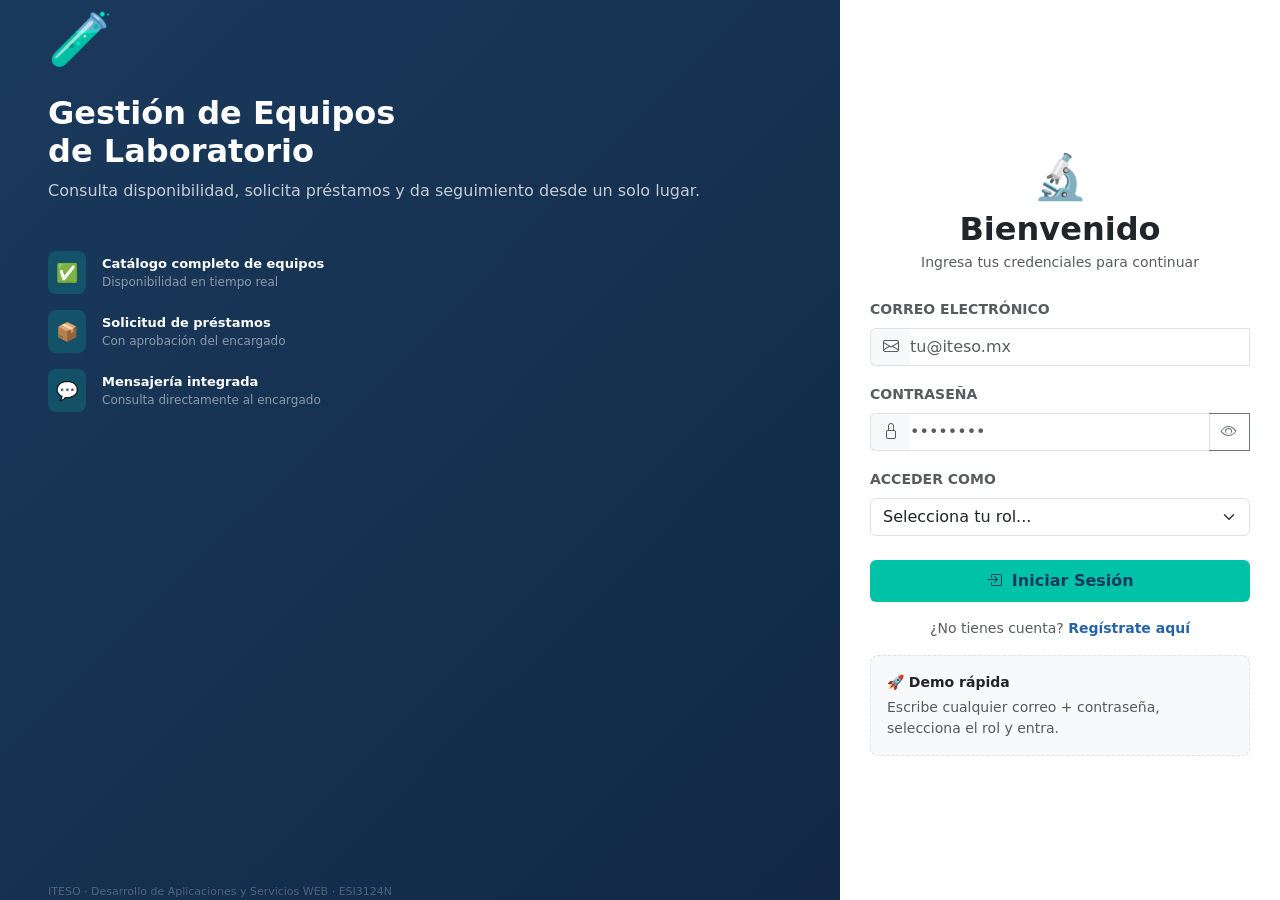
==== index.html @ c77d0040 "InterfacesV1" ====
<!DOCTYPE html>
<html lang="es">
<head>
<meta charset="UTF-8"><meta name="viewport" content="width=device-width,initial-scale=1">
<title>Iniciar Sesión – Préstamos de Laboratorios</title>
<link href="https://cdn.jsdelivr.net/npm/bootstrap@5.3.3/dist/css/bootstrap.min.css" rel="stylesheet">
<link href="https://cdn.jsdelivr.net/npm/bootstrap-icons@1.11.3/font/bootstrap-icons.min.css" rel="stylesheet">
<link href="custom.css" rel="stylesheet">
</head>
<body class="auth-wrapper d-flex align-items-stretch">

<!-- Left panel -->
<div class="d-none d-lg-flex flex-column justify-content-center px-5 text-white" style="flex:1;">
  <div class="mb-3" style="font-size:52px;">🧪</div>
  <h1 class="fw-bold mb-2" style="font-size:2rem;line-height:1.2;">Gestión de Equipos<br>de Laboratorio</h1>
  <p class="opacity-75 mb-5">Consulta disponibilidad, solicita préstamos y da seguimiento desde un solo lugar.</p>

  <div class="d-flex flex-column gap-3">
    <div class="d-flex align-items-center gap-3">
      <div class="rounded-3 p-2" style="background:rgba(0,194,168,.2);font-size:18px;">✅</div>
      <div><div class="fw-semibold" style="font-size:13px;">Catálogo completo de equipos</div>
           <div class="opacity-50" style="font-size:12px;">Disponibilidad en tiempo real</div></div>
    </div>
    <div class="d-flex align-items-center gap-3">
      <div class="rounded-3 p-2" style="background:rgba(0,194,168,.2);font-size:18px;">📦</div>
      <div><div class="fw-semibold" style="font-size:13px;">Solicitud de préstamos</div>
           <div class="opacity-50" style="font-size:12px;">Con aprobación del encargado</div></div>
    </div>
    <div class="d-flex align-items-center gap-3">
      <div class="rounded-3 p-2" style="background:rgba(0,194,168,.2);font-size:18px;">💬</div>
      <div><div class="fw-semibold" style="font-size:13px;">Mensajería integrada</div>
           <div class="opacity-50" style="font-size:12px;">Consulta directamente al encargado</div></div>
    </div>
  </div>
  <p class="mt-auto mb-0 opacity-25" style="font-size:11px;">ITESO · Desarrollo de Aplicaciones y Servicios WEB · ESI3124N</p>
</div>

<!-- Right panel – card -->
<div class="d-flex align-items-center justify-content-center p-4" style="width:100%;max-width:440px;background:#fff;">
  <div class="w-100" style="max-width:380px;">
    <div class="text-center mb-4">
      <div style="font-size:44px;">🔬</div>
      <h2 class="fw-bold mb-1">Bienvenido</h2>
      <p class="text-muted small">Ingresa tus credenciales para continuar</p>
    </div>

    <div id="error-msg" class="alert alert-danger d-none align-items-center gap-2" role="alert">
      <i class="bi bi-exclamation-triangle-fill"></i> Correo, contraseña o rol incorrectos.
    </div>

    <form id="login-form" novalidate>
      <div class="mb-3">
        <label class="form-label fw-semibold small text-uppercase text-muted ls-1">Correo electrónico</label>
        <div class="input-group">
          <span class="input-group-text bg-light border-end-0"><i class="bi bi-envelope text-muted"></i></span>
          <input type="email" id="email" class="form-control border-start-0 ps-0" placeholder="tu@iteso.mx" required>
          <div class="invalid-feedback">Ingresa un correo válido.</div>
        </div>
      </div>

      <div class="mb-3">
        <label class="form-label fw-semibold small text-uppercase text-muted">Contraseña</label>
        <div class="input-group">
          <span class="input-group-text bg-light border-end-0"><i class="bi bi-lock text-muted"></i></span>
          <input type="password" id="password" class="form-control border-start-0 ps-0" placeholder="••••••••" required>
          <button class="btn btn-outline-secondary border-start-0" type="button" id="toggle-pass">
            <i class="bi bi-eye" id="eye-icon"></i>
          </button>
          <div class="invalid-feedback">La contraseña es requerida.</div>
        </div>
      </div>

      <div class="mb-4">
        <label class="form-label fw-semibold small text-uppercase text-muted">Acceder como</label>
        <select id="rol" class="form-select" required>
          <option value="">Selecciona tu rol...</option>
          <option value="estudiante">🎓 Estudiante</option>
          <option value="encargado">🔬 Encargado de Laboratorio</option>
        </select>
        <div class="invalid-feedback">Selecciona un rol.</div>
      </div>

      <button type="submit" class="btn w-100 py-2 fw-semibold btn-accent">
        <i class="bi bi-box-arrow-in-right me-1"></i> Iniciar Sesión
      </button>
    </form>

    <p class="text-center small text-muted mt-3">¿No tienes cuenta?
      <a href="registro.html" class="text-decoration-none fw-semibold" style="color:#2563a8;">Regístrate aquí</a>
    </p>

    <!-- Demo hint -->
    <div class="border rounded-3 p-3 mt-3" style="background:#f7f9fb;border-style:dashed!important;">
      <p class="small fw-semibold mb-1">🚀 Demo rápida</p>
      <p class="small text-muted mb-0">Escribe cualquier correo + contraseña, selecciona el rol y entra.</p>
    </div>
  </div>
</div>

<script src="https://cdn.jsdelivr.net/npm/bootstrap@5.3.3/dist/js/bootstrap.bundle.min.js"></script>
<script>
document.getElementById('toggle-pass').addEventListener('click', function() {
  const p = document.getElementById('password');
  const ico = document.getElementById('eye-icon');
  if (p.type==='password') { p.type='text'; ico.className='bi bi-eye-slash'; }
  else { p.type='password'; ico.className='bi bi-eye'; }
});

document.getElementById('login-form').addEventListener('submit', function(e) {
  e.preventDefault();
  const email = document.getElementById('email');
  const pass  = document.getElementById('password');
  const rol   = document.getElementById('rol');
  let valid = true;

  if (!/^[^\s@]+@[^\s@]+\.[^\s@]+$/.test(email.value.trim())) { email.classList.add('is-invalid'); valid=false; } else email.classList.remove('is-invalid');
  if (!pass.value.trim()) { pass.classList.add('is-invalid'); valid=false; } else pass.classList.remove('is-invalid');
  if (!rol.value) { rol.classList.add('is-invalid'); valid=false; } else rol.classList.remove('is-invalid');
  if (!valid) return;

  sessionStorage.setItem('rol', rol.value);
  sessionStorage.setItem('nombre', rol.value==='encargado' ? 'Dr. García López' : 'Ana López Torres');
  window.location.href = rol.value==='encargado' ? 'dashboard-encargado.html' : 'dashboard-estudiante.html';
});
</script>
</body>
</html>
---- custom.css ----
/* ── custom.css  (Bootstrap overrides & extras) ─────────────────── */
:root {
  --sidebar-w: 230px;
  --primary:   #1a3a5c;
  --accent:    #00c2a8;
}

/* ── SIDEBAR ── */
.sidebar-nav {
  width: var(--sidebar-w);
  min-height: 100vh;
  background: var(--primary);
  position: fixed;
  top: 0; left: 0;
  z-index: 1040;
  transition: transform .25s ease;
}

.sidebar-brand { min-height: 64px; }

.sidebar-link { transition: background .15s; border-left: 3px solid transparent; border-radius: 0 !important; }
.sidebar-link:hover  { background: rgba(255,255,255,.08) !important; border-left-color: var(--accent); }
.sidebar-link.active { background: rgba(0,194,168,.18)  !important; border-left-color: var(--accent); color: var(--accent) !important; }
.sidebar-link.active i { color: var(--accent); }

/* ── MAIN ── */
.main-content { margin-left: var(--sidebar-w); min-height: 100vh; background: #f0f4f8; }

/* ── TOPBAR ── */
.topbar {
  background: #fff;
  border-bottom: 1px solid #dde3ea;
  padding: 12px 24px;
  position: sticky; top: 0; z-index: 100;
}

/* ── STAT CARD ── */
.stat-card { border: 1px solid #dde3ea; border-radius: 12px; background: #fff; box-shadow: 0 2px 8px rgba(0,0,0,.04); }
.stat-icon { width: 44px; height: 44px; border-radius: 10px; display: flex; align-items: center; justify-content: center; font-size: 20px; }
.stat-num  { font-size: 28px; font-weight: 700; font-family: monospace; line-height: 1; }

/* ── CARDS ── */
.card { border: 1px solid #dde3ea !important; border-radius: 12px !important; box-shadow: 0 2px 8px rgba(0,0,0,.04) !important; }
.card-header { background: transparent !important; border-bottom: 1px solid #dde3ea !important; font-weight: 700; }

/* ── EQUIPMENT CARD ── */
.equip-card { transition: transform .2s, box-shadow .2s; cursor: pointer; border-radius: 12px !important; }
.equip-card:hover { transform: translateY(-3px); box-shadow: 0 8px 24px rgba(0,0,0,.1) !important; }
.equip-thumb { height: 120px; background: linear-gradient(135deg,#e8eef4,#d0dae6); display:flex;align-items:center;justify-content:center;font-size:40px; }

/* ── TIMELINE ── */
.timeline-item { position: relative; padding-left: 36px; padding-bottom: 20px; }
.timeline-item::before { content:''; position:absolute; left:14px; top:30px; width:2px; bottom:0; background:#dde3ea; }
.timeline-item:last-child::before { display:none; }
.timeline-dot { width:30px;height:30px;border-radius:50%;display:flex;align-items:center;justify-content:center;font-size:13px;position:absolute;left:0;top:0; }

/* ── BADGES custom ── */
.badge-soft-success { background:#d1fae5;color:#065f46; }
.badge-soft-warning { background:#fef3c7;color:#92400e; }
.badge-soft-danger  { background:#fee2e2;color:#991b1b; }
.badge-soft-info    { background:#dbeafe;color:#1e40af; }
.badge-soft-muted   { background:#f1f5f9;color:#475569; }
.badge-soft-accent  { background:#ccfbf1;color:#065f46; }

/* ── PASSWORD STRENGTH ── */
#strength-bar { height:4px;border-radius:2px;transition:width .3s,background .3s; }

/* ── LOAN PROGRESS ── */
.loan-progress { height:8px;border-radius:4px;overflow:hidden; }

/* ── AUTH PAGE ── */
.auth-wrapper { min-height:100vh; background:linear-gradient(135deg,var(--primary) 0%,#0f2340 100%); }
.auth-card    { border-radius:16px !important; }

/* ── TABLE ── */
thead th { background:#f7f9fb !important; font-size:11.5px !important; text-transform:uppercase; letter-spacing:.7px; color:#6b7a8d !important; font-weight:700 !important; }

/* ── MSG BUBBLE ── */
.bubble-sent     { background:#2563a8;color:#fff;border-radius:14px 14px 4px 14px;max-width:75%;padding:10px 14px; }
.bubble-received { background:#f0f4f8;border-radius:14px 14px 14px 4px;max-width:75%;padding:10px 14px; }

/* ── PAGINATION active ── */
.page-link { color:var(--primary); }
.page-item.active .page-link { background:var(--primary);border-color:var(--primary); }

/* ── STEPS ── */
.step-num { width:28px;height:28px;border-radius:50%;border:2px solid #dde3ea;display:flex;align-items:center;justify-content:center;font-size:12px;font-weight:700;flex-shrink:0; }
.step-line { flex:1;height:2px;background:#dde3ea;margin:0 6px; }

/* ── UTILS ── */
.text-accent { color: var(--accent) !important; }
.bg-primary-custom { background: var(--primary) !important; }
.btn-accent  { background:var(--accent);color:var(--primary);font-weight:600; }
.btn-accent:hover { background:#009e88;color:var(--primary); }
.border-left-danger  { border-left: 4px solid #dc3545 !important; }
.border-left-warning { border-left: 4px solid #ffc107 !important; }
.border-left-success { border-left: 4px solid #198754 !important; }
.border-left-info    { border-left: 4px solid #0dcaf0 !important; }

@media (max-width: 768px) {
  .sidebar-nav { transform: translateX(-100%); }
  .sidebar-nav.show { transform: translateX(0); }
  .main-content { margin-left: 0; }
}
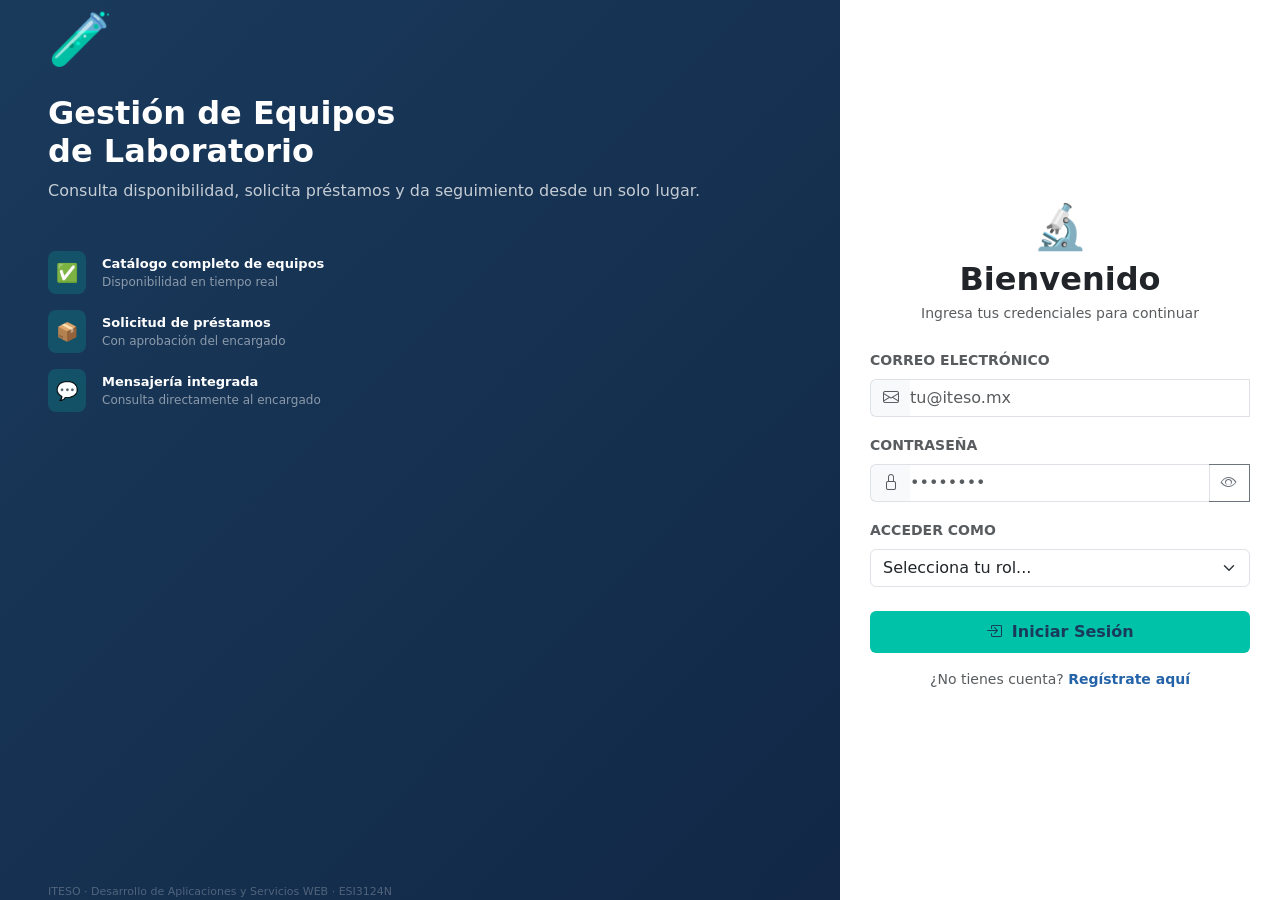
==== commit a9405d9e: "Cambios en Mensajes del frontend" ====
--- a/index.html
+++ b/index.html
@@ -44,8 +44,8 @@
       <p class="text-muted small">Ingresa tus credenciales para continuar</p>
     </div>
 
-    <div id="error-msg" class="alert alert-danger d-none align-items-center gap-2" role="alert">
-      <i class="bi bi-exclamation-triangle-fill"></i> Correo, contraseña o rol incorrectos.
+    <div id="error-msg" class="alert alert-danger" role="alert" style="display: none; align-items: center; gap: 0.5rem;">
+      <i class="bi bi-exclamation-triangle-fill"></i> <span id="error-text">Correo, contraseña o rol incorrectos.</span>
     </div>
 
     <form id="login-form" novalidate>
@@ -89,16 +89,12 @@
       <a href="registro.html" class="text-decoration-none fw-semibold" style="color:#2563a8;">Regístrate aquí</a>
     </p>
 
-    <!-- Demo hint -->
-    <div class="border rounded-3 p-3 mt-3" style="background:#f7f9fb;border-style:dashed!important;">
-      <p class="small fw-semibold mb-1">🚀 Demo rápida</p>
-      <p class="small text-muted mb-0">Escribe cualquier correo + contraseña, selecciona el rol y entra.</p>
-    </div>
-  </div>
-</div>
+    
 
 <script src="https://cdn.jsdelivr.net/npm/bootstrap@5.3.3/dist/js/bootstrap.bundle.min.js"></script>
-<script>
+<script type="module">
+import { login } from './api.js';
+
 document.getElementById('toggle-pass').addEventListener('click', function() {
   const p = document.getElementById('password');
   const ico = document.getElementById('eye-icon');
@@ -106,11 +102,12 @@
   else { p.type='password'; ico.className='bi bi-eye'; }
 });
 
-document.getElementById('login-form').addEventListener('submit', function(e) {
+document.getElementById('login-form').addEventListener('submit', async function(e) {
   e.preventDefault();
   const email = document.getElementById('email');
   const pass  = document.getElementById('password');
   const rol   = document.getElementById('rol');
+  const errorMsg = document.getElementById('error-msg');
   let valid = true;
 
   if (!/^[^\s@]+@[^\s@]+\.[^\s@]+$/.test(email.value.trim())) { email.classList.add('is-invalid'); valid=false; } else email.classList.remove('is-invalid');
@@ -118,9 +115,22 @@
   if (!rol.value) { rol.classList.add('is-invalid'); valid=false; } else rol.classList.remove('is-invalid');
   if (!valid) return;
 
-  sessionStorage.setItem('rol', rol.value);
-  sessionStorage.setItem('nombre', rol.value==='encargado' ? 'Dr. García López' : 'Ana López Torres');
-  window.location.href = rol.value==='encargado' ? 'dashboard-encargado.html' : 'dashboard-estudiante.html';
+  try {
+    const result = await login(email.value.trim(), pass.value);
+
+    sessionStorage.setItem('rol', result.user.role);
+    sessionStorage.setItem('nombre', result.user.name);
+
+    window.location.href = result.user.role === 'encargado' ? 'dashboard-encargado.html' : 'dashboard-estudiante.html';
+  } catch (error) {
+    let msg = 'Credenciales incorrectas. Por favor verifica tu correo, contraseña y rol.';
+    if (error?.message) {
+      msg = error.message;
+    } else if (error?.data?.message) {
+      msg = error.data.message;
+    }
+    alert(msg);
+  }
 });
 </script>
 </body>
